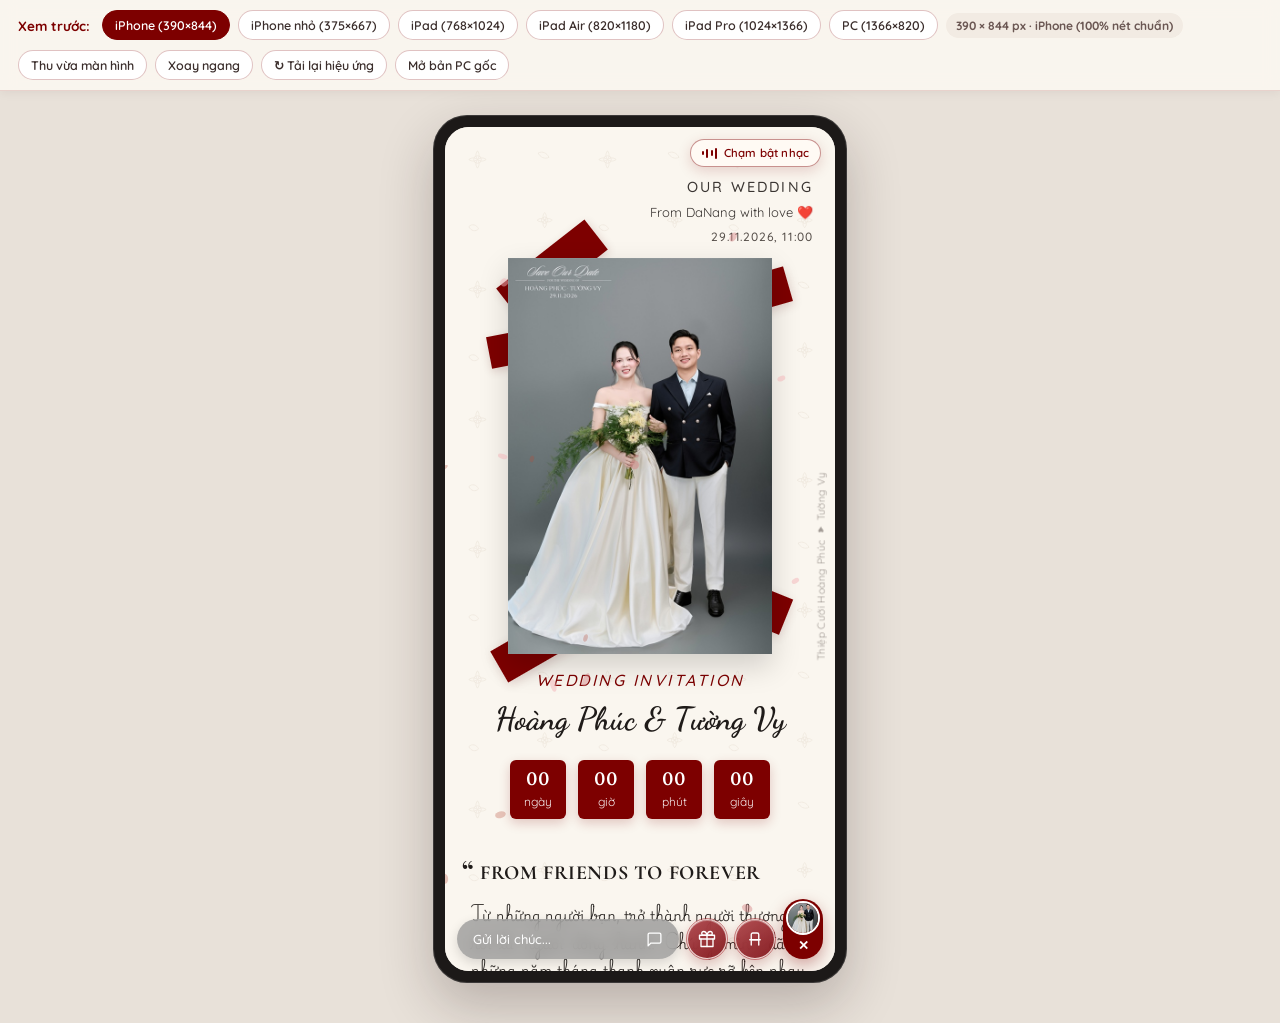
==== preview.html @ e2a159fd "push" ====
<!DOCTYPE html>
<html lang="vi">
<head>
  <meta charset="UTF-8">
  <meta name="viewport" content="width=device-width, initial-scale=1.0">
  <title>Xem Trước Kích Thước iPad &amp; Phone — Thiệp Cưới Hoàng Phúc &amp; Tường Vy</title>
  <link rel="preconnect" href="https://fonts.googleapis.com">
  <link rel="preconnect" href="https://fonts.gstatic.com" crossorigin>
  <link href="https://fonts.googleapis.com/css2?family=Quicksand:wght@500;600;700&display=swap" rel="stylesheet">
  <style>
    * { box-sizing: border-box; margin: 0; padding: 0; }
    body {
      font-family: "Quicksand", system-ui, -apple-system, sans-serif;
      background: #e8e1d9;
      color: #2c2422;
      min-height: 100vh;
      display: flex;
      flex-direction: column;
    }
    .preview-bar {
      position: sticky;
      top: 0;
      z-index: 50;
      background: rgba(250, 246, 239, 0.96);
      backdrop-filter: blur(8px);
      border-bottom: 1px solid rgba(125, 0, 0, 0.14);
      padding: 10px 18px;
      display: flex;
      flex-wrap: wrap;
      align-items: center;
      justify-content: space-between;
      gap: 10px;
      box-shadow: 0 2px 10px rgba(48, 22, 16, 0.06);
    }
    .bar-left, .bar-right {
      display: flex;
      flex-wrap: wrap;
      align-items: center;
      gap: 8px;
    }
    .bar-title {
      font-size: 13.5px;
      font-weight: 700;
      color: #7d0000;
      margin-right: 4px;
    }
    .size-pill, .action-pill {
      appearance: none;
      border: 1px solid rgba(125, 0, 0, 0.24);
      background: #ffffff;
      color: #3a2d2b;
      font-family: inherit;
      font-size: 12.5px;
      font-weight: 600;
      padding: 6px 12px;
      border-radius: 999px;
      cursor: pointer;
      text-decoration: none;
      transition: background 0.16s ease, color 0.16s ease, border-color 0.16s ease;
    }
    .size-pill:hover, .action-pill:hover {
      border-color: #7d0000;
      color: #7d0000;
    }
    .size-pill.active, .action-pill.active {
      background: #7d0000;
      border-color: #7d0000;
      color: #ffffff;
    }
    .dim-badge {
      font-size: 12px;
      font-weight: 700;
      color: #6b5753;
      background: #f2ebe3;
      padding: 5px 10px;
      border-radius: 999px;
    }
    .stage-wrap {
      flex: 1;
      display: flex;
      justify-content: center;
      align-items: flex-start;
      padding: 24px 16px 40px;
      overflow: auto;
    }
    .scale-holder {
      flex-shrink: 0;
      position: relative;
      transition: width 0.2s ease, height 0.2s ease;
    }
    .device-bezel {
      transform-origin: top left;
      background: #1c1918;
      padding: 12px;
      border-radius: 34px;
      box-shadow: 0 22px 54px rgba(34, 18, 15, 0.24), 0 0 0 1px rgba(255, 255, 255, 0.14) inset;
      transition: border-radius 0.2s ease, padding 0.2s ease, transform 0.2s ease;
    }
    .device-bezel.is-ipad {
      padding: 14px;
      border-radius: 26px;
    }
    .device-screen {
      display: block;
      border: 0;
      background: #faf6ef;
      border-radius: 24px;
      overflow: hidden;
      transition: width 0.2s ease, height 0.2s ease, border-radius 0.2s ease;
    }
    .device-bezel.is-ipad .device-screen {
      border-radius: 14px;
    }
  </style>
</head>
<body>
  <header class="preview-bar">
    <div class="bar-left">
      <span class="bar-title">Xem trước:</span>
      <button type="button" class="size-pill" data-device="phone">iPhone (390×844)</button>
      <button type="button" class="size-pill" data-device="phone-sm">iPhone nhỏ (375×667)</button>
      <button type="button" class="size-pill" data-device="ipad">iPad (768×1024)</button>
      <button type="button" class="size-pill" data-device="ipad-air">iPad Air (820×1180)</button>
      <button type="button" class="size-pill" data-device="ipad-pro">iPad Pro (1024×1366)</button>
      <button type="button" class="size-pill" data-device="pc">PC (1366×820)</button>
      <span class="dim-badge" id="dim-badge">390 × 844 px</span>
    </div>
    <div class="bar-right">
      <button type="button" class="action-pill" id="btn-fit">Thu vừa màn hình</button>
      <button type="button" class="action-pill" id="btn-rotate">Xoay ngang</button>
      <button type="button" class="action-pill" id="btn-reload">↻ Tải lại hiệu ứng</button>
      <a class="action-pill" href="index.html">Mở bản PC gốc</a>
    </div>
  </header>

  <main class="stage-wrap" id="stage-wrap">
    <div class="scale-holder" id="scale-holder">
      <div class="device-bezel" id="device-bezel">
        <iframe
          class="device-screen"
          id="device-frame"
          src="index.html?v=20261119a12&preview=phone"
          title="Xem trước Thiệp Cưới"
        ></iframe>
      </div>
    </div>
  </main>

  <script>
    (function () {
      const ASSET_VER = "20261119a12";
      const PRESETS = {
        phone: { w: 390, h: 844, label: "iPhone", ipad: false, preview: "phone" },
        "phone-sm": { w: 375, h: 667, label: "iPhone nhỏ", ipad: false, preview: "phone" },
        ipad: { w: 768, h: 1024, label: "iPad", ipad: true, preview: "ipad" },
        "ipad-air": { w: 820, h: 1180, label: "iPad Air", ipad: true, preview: "ipad" },
        "ipad-pro": { w: 1024, h: 1366, label: "iPad Pro", ipad: true, preview: "ipad" },
        pc: { w: 1366, h: 820, label: "PC Desktop", ipad: true, preview: "pc" }
      };

      const params = new URLSearchParams(window.location.search);
      let currentKey = PRESETS[params.get("device")] ? params.get("device") : "phone";
      let landscape = params.get("orient") === "landscape";
      let fitToScreen = params.get("fit") === "1";

      const bezelEl = document.getElementById("device-bezel");
      const frameEl = document.getElementById("device-frame");
      const holderEl = document.getElementById("scale-holder");
      const dimBadge = document.getElementById("dim-badge");
      const btnRotate = document.getElementById("btn-rotate");
      const btnFit = document.getElementById("btn-fit");
      const btnReload = document.getElementById("btn-reload");
      const pills = document.querySelectorAll(".size-pill[data-device]");

      function syncFramePreviewMode() {
        const preset = PRESETS[currentKey];
        try {
          frameEl.contentWindow?.postMessage(
            { type: "wedding-preview-mode", mode: preset.preview },
            "*"
          );
        } catch (_) {}
      }

      function applyLayout(updateUrl, reloadSrc) {
        const preset = PRESETS[currentKey];
        const canRotate = preset.preview !== "pc";
        const useLandscape = canRotate && landscape;
        const w = useLandscape ? preset.h : preset.w;
        const h = useLandscape ? preset.w : preset.h;

        bezelEl.classList.toggle("is-ipad", preset.ipad);
        frameEl.style.width = w + "px";
        frameEl.style.height = h + "px";

        const bezelPad = preset.ipad ? 28 : 24;
        const outerW = w + bezelPad;
        const outerH = h + bezelPad;

        let scale = 1;
        if (fitToScreen) {
          const barH = document.querySelector(".preview-bar")?.offsetHeight || 56;
          const availW = Math.max(320, window.innerWidth - 36);
          const availH = Math.max(320, window.innerHeight - barH - 48);
          scale = Math.min(1, availW / outerW, availH / outerH);
        }

        bezelEl.style.width = outerW + "px";
        bezelEl.style.height = outerH + "px";
        bezelEl.style.transform = scale < 0.999 ? `scale(${scale.toFixed(4)})` : "none";
        holderEl.style.width = Math.ceil(outerW * scale) + "px";
        holderEl.style.height = Math.ceil(outerH * scale) + "px";

        dimBadge.textContent = `${w} × ${h} px · ${preset.label}${scale < 0.999 ? ` (${Math.round(scale * 100)}%)` : " (100% nét chuẩn)"}`;
        btnRotate.style.display = canRotate ? "" : "none";
        btnRotate.textContent = useLandscape ? "Xoay dọc" : "Xoay ngang";
        btnRotate.classList.toggle("active", useLandscape);
        btnFit.classList.toggle("active", fitToScreen);

        pills.forEach((p) => p.classList.toggle("active", p.dataset.device === currentKey));

        if (reloadSrc) {
          frameEl.src = `index.html?v=${ASSET_VER}&preview=${encodeURIComponent(preset.preview)}&t=${Date.now()}`;
        } else {
          syncFramePreviewMode();
        }

        if (updateUrl) {
          const next = new URL(window.location.href);
          next.searchParams.set("device", currentKey);
          if (useLandscape) next.searchParams.set("orient", "landscape");
          else next.searchParams.delete("orient");
          if (fitToScreen) next.searchParams.set("fit", "1");
          else next.searchParams.delete("fit");
          window.history.replaceState({}, "", next.toString());
        }
      }

      frameEl.addEventListener("load", syncFramePreviewMode);

      pills.forEach((pill) => {
        pill.addEventListener("click", () => {
          currentKey = pill.dataset.device;
          applyLayout(true, false);
        });
      });

      btnRotate.addEventListener("click", () => {
        landscape = !landscape;
        applyLayout(true, false);
      });

      btnFit.addEventListener("click", () => {
        fitToScreen = !fitToScreen;
        applyLayout(true, false);
      });

      btnReload.addEventListener("click", () => {
        applyLayout(false, true);
      });

      window.addEventListener("resize", () => {
        if (fitToScreen) applyLayout(false, false);
      });

      applyLayout(false, true);
    })();
  </script>
</body>
</html>
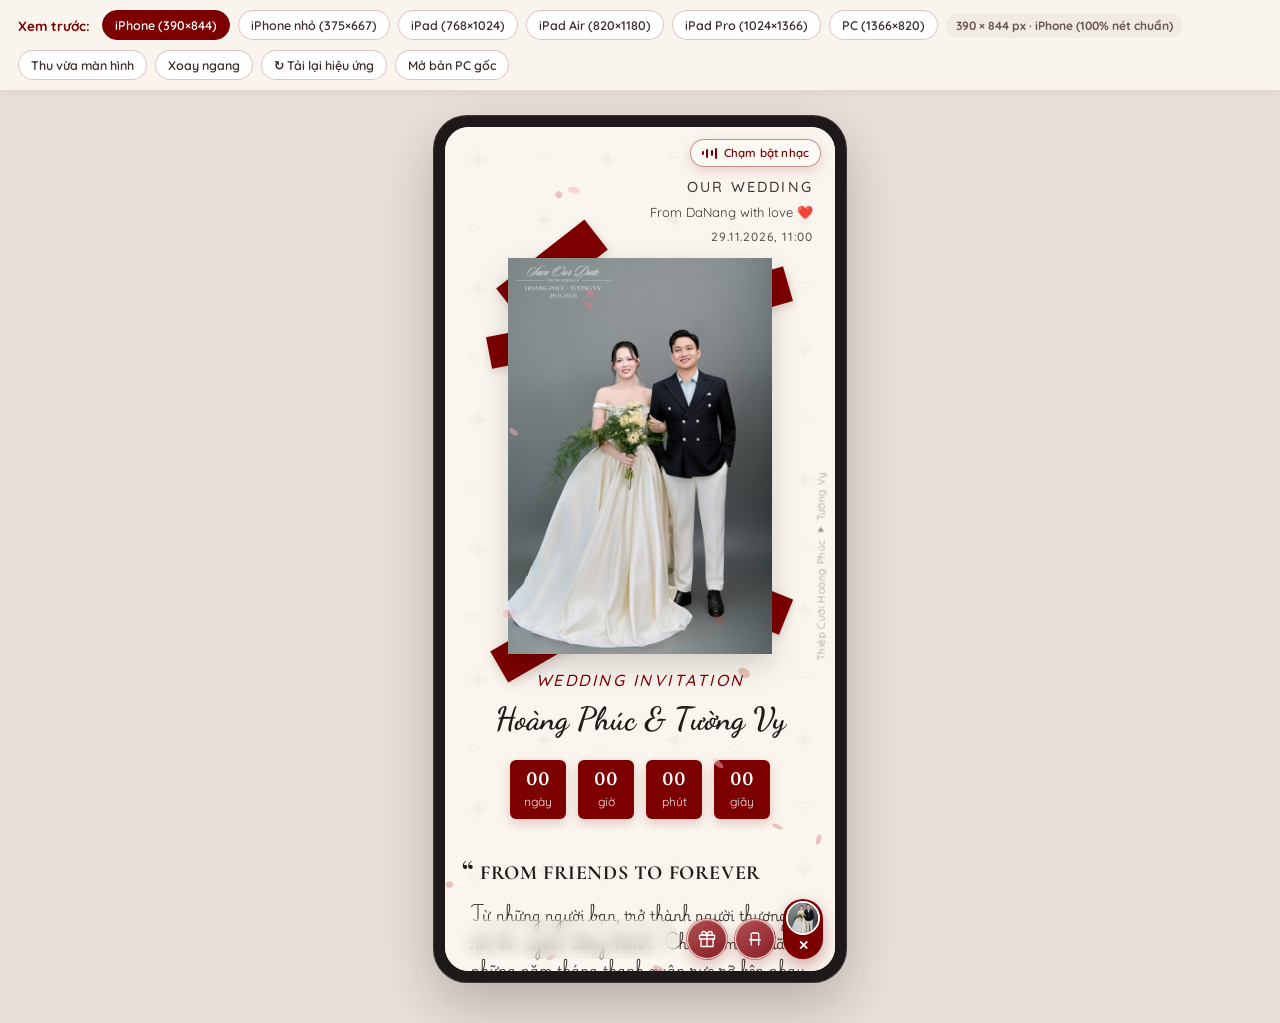
==== commit f1549cba: "push" ====
--- a/preview.html
+++ b/preview.html
@@ -139,7 +139,7 @@
         <iframe
           class="device-screen"
           id="device-frame"
-          src="index.html?v=20261119a12&preview=phone"
+          src="index.html?v=20261124a2&preview=phone"
           title="Xem trước Thiệp Cưới"
         ></iframe>
       </div>
@@ -148,7 +148,7 @@
 
   <script>
     (function () {
-      const ASSET_VER = "20261119a12";
+      const ASSET_VER = "20261124a2";
       const PRESETS = {
         phone: { w: 390, h: 844, label: "iPhone", ipad: false, preview: "phone" },
         "phone-sm": { w: 375, h: 667, label: "iPhone nhỏ", ipad: false, preview: "phone" },
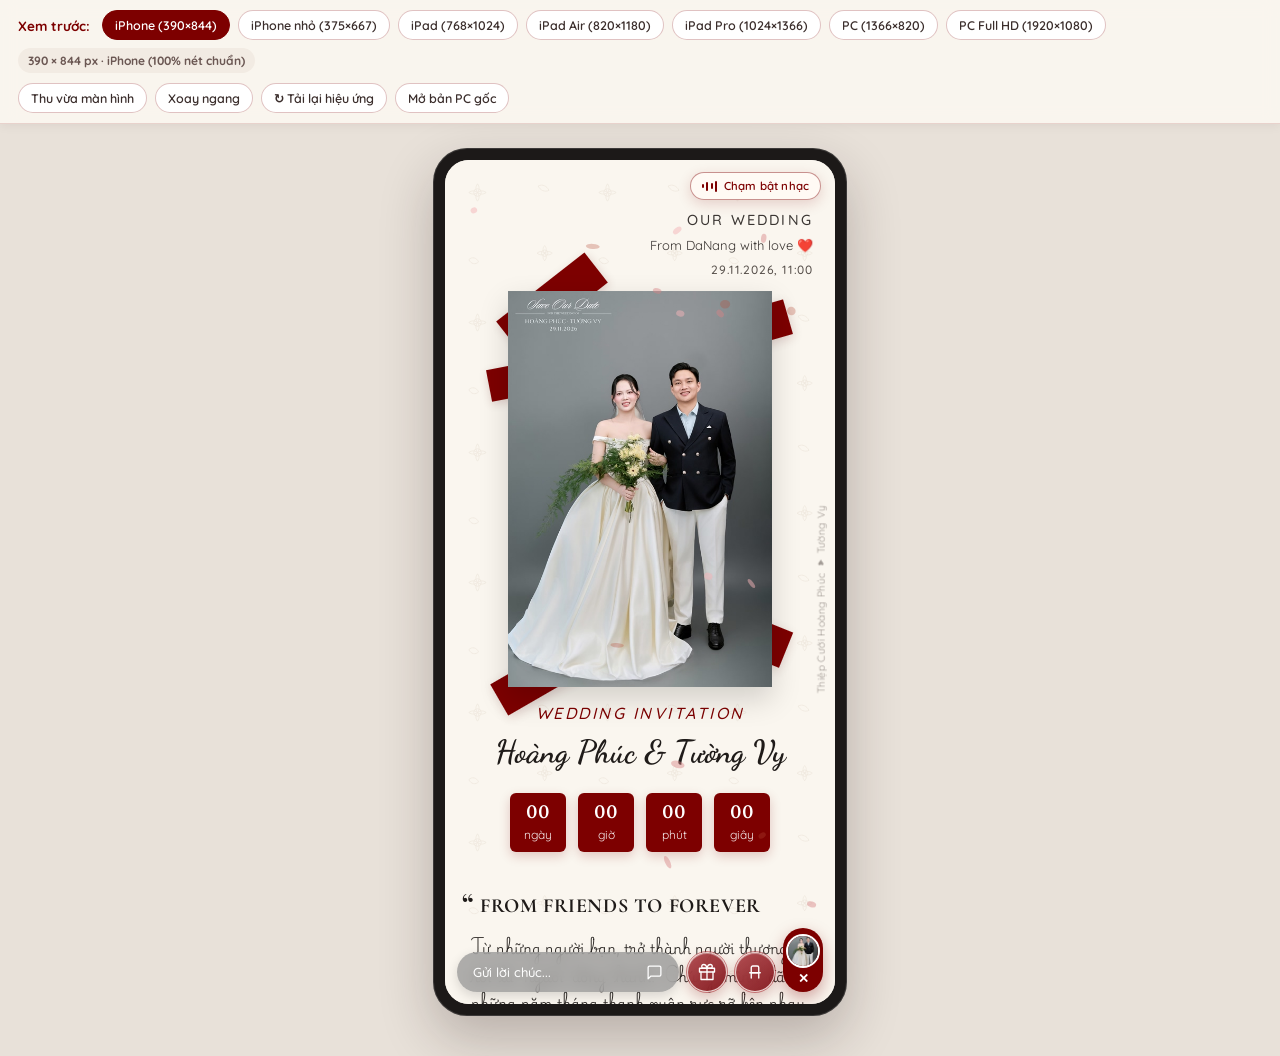
==== commit 62ffe7d3: "push" ====
--- a/preview.html
+++ b/preview.html
@@ -123,6 +123,7 @@
       <button type="button" class="size-pill" data-device="ipad-air">iPad Air (820×1180)</button>
       <button type="button" class="size-pill" data-device="ipad-pro">iPad Pro (1024×1366)</button>
       <button type="button" class="size-pill" data-device="pc">PC (1366×820)</button>
+      <button type="button" class="size-pill" data-device="pc-fhd">PC Full HD (1920×1080)</button>
       <span class="dim-badge" id="dim-badge">390 × 844 px</span>
     </div>
     <div class="bar-right">
@@ -139,7 +140,7 @@
         <iframe
           class="device-screen"
           id="device-frame"
-          src="index.html?v=20261124a2&preview=phone"
+          src="index.html?v=20261125a1&preview=phone"
           title="Xem trước Thiệp Cưới"
         ></iframe>
       </div>
@@ -148,14 +149,15 @@
 
   <script>
     (function () {
-      const ASSET_VER = "20261124a2";
+      const ASSET_VER = "20261125a1";
       const PRESETS = {
         phone: { w: 390, h: 844, label: "iPhone", ipad: false, preview: "phone" },
         "phone-sm": { w: 375, h: 667, label: "iPhone nhỏ", ipad: false, preview: "phone" },
         ipad: { w: 768, h: 1024, label: "iPad", ipad: true, preview: "ipad" },
         "ipad-air": { w: 820, h: 1180, label: "iPad Air", ipad: true, preview: "ipad" },
         "ipad-pro": { w: 1024, h: 1366, label: "iPad Pro", ipad: true, preview: "ipad" },
-        pc: { w: 1366, h: 820, label: "PC Desktop", ipad: true, preview: "pc" }
+        pc: { w: 1366, h: 820, label: "PC Desktop", ipad: true, preview: "pc" },
+        "pc-fhd": { w: 1920, h: 1080, label: "PC Full HD", ipad: true, preview: "pc" }
       };
 
       const params = new URLSearchParams(window.location.search);
